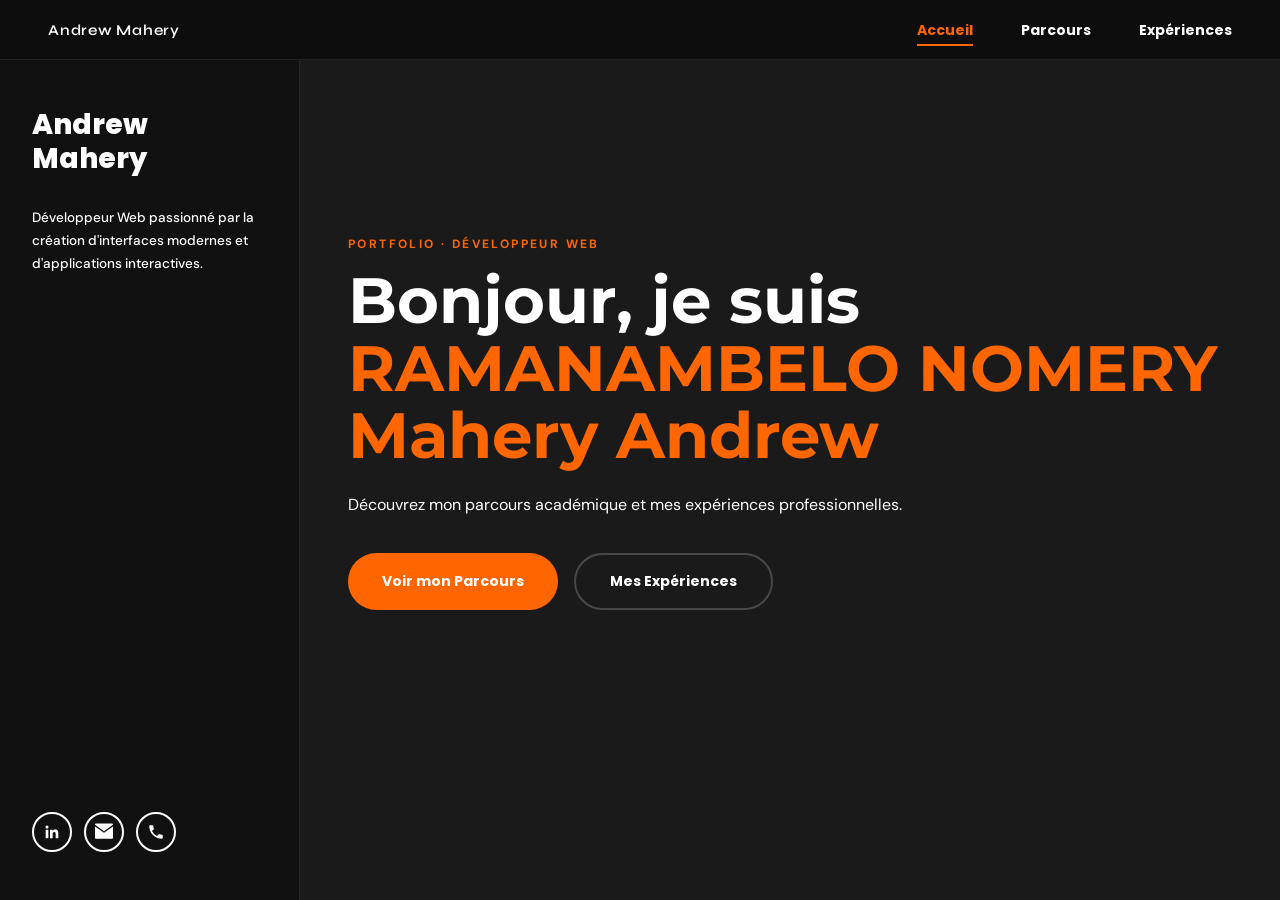
==== index.html @ 3a307c8b "add contacts fonctionnalities" ====
<!doctype html>
<html lang="fr">
  <head>
    <meta charset="UTF-8" />
    <meta name="viewport" content="width=device-width, initial-scale=1.0" />
    <title>Andrew Mahery – Portfolio</title>
    <link
      href="https://fonts.googleapis.com/css2?family=Syne:wght@400;600;700;800&family=DM+Sans:wght@300;400;500&family=Poppins:wght@400;700;800&family=Montserrat:wght@800&display=swap"
      rel="stylesheet"
    />
    <style>
      :root {
        --bg-dark: #1a1a1a;
        --bg-sidebar: #111111;
        --bg-card: #2e2e2e;
        --bg-nav: #0d0d0d;
        --accent: #ff6600;
        --white: #ffffff;
        --muted: #aaaaaa;
        --border: rgba(255, 255, 255, 0.08);
        --radius: 18px;
        --transition-smooth: all 0.5s cubic-bezier(0.23, 1, 0.32, 1);
        --transition-bounce: all 0.6s cubic-bezier(0.175, 0.885, 0.32, 1.15);
      }

      *,
      *::before,
      *::after {
        box-sizing: border-box;
        margin: 0;
        padding: 0;
      }
      html {
        scroll-behavior: smooth;
      }

      body {
        background: var(--bg-dark);
        color: var(--white);
        font-family: "DM Sans", sans-serif;
        min-height: 100vh;
        display: flex;
        flex-direction: column;
        overflow-x: hidden;
      }

      nav {
        position: sticky;
        top: 0;
        z-index: 100;
        background: var(--bg-nav);
        border-bottom: 1px solid var(--border);
        display: flex;
        align-items: center;
        justify-content: space-between;
        padding: 0 48px;
        height: 60px;
      }

      .nav-brand {
        font-family: "Syne", sans-serif;
        font-weight: 600;
        font-size: 15px;
        letter-spacing: 0.05em;
      }

      .nav-links {
        display: flex;
        gap: 48px;
        list-style: none;
      }
      .nav-links a {
        font-family: "Poppins", sans-serif;
        font-weight: 700;
        font-size: 14px;
        color: var(--white);
        text-decoration: none;
        padding: 6px 0;
        position: relative;
        transition: var(--transition-smooth);
      }
      .nav-links a::after {
        content: "";
        position: absolute;
        bottom: 0;
        left: 0;
        width: 0;
        height: 2px;
        background: var(--accent);
        transition: width 0.3s ease;
      }
      .nav-links a:hover::after,
      .nav-links a.active::after {
        width: 100%;
      }
      .nav-links a:hover,
      .nav-links a.active {
        color: var(--accent);
      }

      .layout {
        display: flex;
        flex: 1;
      }

      aside {
        width: 300px;
        min-width: 300px;
        background: var(--bg-sidebar);
        border-right: 1px solid var(--border);
        padding: 48px 32px;
        position: sticky;
        top: 60px;
        height: calc(100vh - 60px);
        overflow-y: auto;
        display: flex;
        flex-direction: column;
      }

      .sidebar-title {
        font-family: "Poppins", sans-serif;
        font-weight: 800;
        font-size: 28px;
        line-height: 1.2;
        margin-bottom: 32px;
        transition:
          opacity 0.4s ease,
          transform 0.4s ease;
      }
      .sidebar-desc {
        font-size: 13.5px;
        font-weight: 500;
        line-height: 1.7;
        color: var(--white);
        flex: 1;
        transition: opacity 0.4s ease;
      }

      .sidebar-socials {
        margin-top: 40px;
        display: flex;
        gap: 12px;
      }
      .social-btn {
        width: 40px;
        height: 40px;
        border-radius: 50%;
        border: 2px solid var(--white);
        display: flex;
        align-items: center;
        justify-content: center;
        transition: var(--transition-bounce);
      }
      .social-btn:hover {
        background: var(--accent);
        border-color: var(--accent);
        transform: scale(1.15) rotate(5deg);
      }
      .social-btn svg {
        width: 18px;
        height: 18px;
        fill: var(--white);
      }

      main {
        flex: 1;
        padding: 48px 48px 80px;
      }

      .section {
        display: none; /* On cache totalement les sections inactives */
        opacity: 0;
        transform: translateY(15px);
        transition:
          opacity 0.5s ease,
          transform 0.5s ease;
      }

      .section.active {
        display: block; /* On l'affiche dans le flux normal */
        opacity: 1;
        transform: translateY(0);
      }

      @keyframes sectionFadeIn {
        from {
          opacity: 0;
          transform: translateY(30px);
        }
        to {
          opacity: 1;
          transform: translateY(0);
        }
      }

      .section-header {
        margin-bottom: 32px;
      }
      .section-header h2 {
        font-family: "Poppins", sans-serif;
        font-weight: 800;
        font-size: 32px;
      }
      .section-header .year {
        font-size: 13px;
        color: var(--muted);
        margin-top: 4px;
        letter-spacing: 0.1em;
      }

      /* ── PROJETS : GRILLE DE 3 ── */
      .projects-grid {
        display: grid;
        grid-template-columns: repeat(3, 1fr);
        gap: 20px;
      }

      .project-card {
        background: var(--bg-card);
        border-radius: var(--radius);
        padding: 24px;
        display: flex;
        flex-direction: column;
        align-items: flex-start;
        gap: 16px;
        border: 1px solid transparent;
        transition: var(--transition-smooth);
      }
      .project-card:hover {
        border-color: var(--accent);
        background: #353535;
        transform: translateY(-8px);
        box-shadow: 0 15px 35px rgba(0, 0, 0, 0.3);
      }

      .project-icon {
        width: 52px;
        height: 52px;
        border-radius: 12px;
        background: #111;
        display: flex;
        align-items: center;
        justify-content: center;
        flex-shrink: 0;
      }
      .project-info h3 {
        font-family: "Poppins", sans-serif;
        font-weight: 700;
        font-size: 16px;
        margin-bottom: 8px;
      }
      .project-info p {
        font-size: 12.5px;
        color: #ccc;
        line-height: 1.6;
      }

      .carousel-wrap {
        position: relative;
        margin-bottom: 24px;
      }
      .carousel {
        overflow: hidden;
        border-radius: var(--radius);
        border: 2px solid rgba(255, 255, 255, 0.1);
      }
      .carousel-track {
        display: flex;
        transition: transform 0.8s cubic-bezier(0.65, 0, 0.35, 1);
      }
      .carousel-slide-placeholder {
        min-width: 100%;
        height: 360px;
        background: linear-gradient(135deg, #2a2a2a, #3a3a3a);
        display: flex;
        align-items: center;
        justify-content: center;
        font-size: 48px;
      }
      .carousel-btn {
        position: absolute;
        top: 50%;
        transform: translateY(-50%);
        background: rgba(0, 0, 0, 0.6);
        border: none;
        color: white;
        width: 44px;
        height: 44px;
        border-radius: 50%;
        cursor: pointer;
        z-index: 5;
        transition: var(--transition-bounce);
      }
      .carousel-btn:hover {
        background: var(--accent);
        transform: translateY(-50%) scale(1.1);
      }
      .carousel-btn.prev {
        left: 15px;
      }
      .carousel-btn.next {
        right: 15px;
      }

      .carousel-dots {
        display: flex;
        justify-content: center;
        gap: 8px;
        margin-top: 16px;
      }
      .dot {
        width: 10px;
        height: 10px;
        background: #444;
        border-radius: 50%;
        cursor: pointer;
        transition: 0.3s;
      }
      .dot.active {
        background: white;
        transform: scale(1.3);
      }

      .exp-card {
        background: var(--bg-card);
        border-radius: var(--radius);
        display: flex;
        overflow: hidden;
        margin-bottom: 20px;
        border: 1px solid transparent;
        transition:
          transform 0.6s cubic-bezier(0.16, 1, 0.3, 1),
          box-shadow 0.6s cubic-bezier(0.16, 1, 0.3, 1),
          border-color 0.4s ease;
      }
      .exp-card:hover {
        transform: translateY(-5px);
        border-color: rgba(255, 102, 0, 0.4);
        box-shadow: 0 10px 30px rgba(0, 0, 0, 0.4);
      }
      .exp-logo,
      .exp-logo-1 {
        width: 220px;
        min-width: 220px;
        display: flex;
        align-items: center;
        justify-content: center;
        padding: 25px;
      }
      .exp-logo {
        background: #ff6600;
      }
      .exp-logo-1 {
        background: #006468;
      }
      .exp-logo-text {
        font-family: "Syne", sans-serif;
        font-weight: 800;
        font-size: 32px;
        color: white;
        letter-spacing: -1px;
      }
      .exp-body {
        padding: 28px;
        flex: 1;
      }
      .exp-company {
        font-family: "Poppins", sans-serif;
        font-weight: 800;
        font-size: 19px;
      }
      .exp-company span {
        color: var(--accent);
      }
      .exp-period {
        font-size: 12px;
        color: var(--muted);
        margin-bottom: 15px;
        font-weight: 600;
        text-transform: uppercase;
      }
      .exp-cert {
        display: inline-block;
        padding: 7px 16px;
        border: 1.5px solid white;
        border-radius: 8px;
        font-size: 11px;
        font-weight: 800;
        cursor: pointer;
        margin-top: 10px;
        transition: var(--transition-smooth);
      }
      .exp-cert:hover {
        background: white;
        color: black;
        transform: scale(1.05);
      }

      .hero {
        min-height: 70vh;
        display: flex;
        flex-direction: column;
        justify-content: center;
      }
      .hero-tag {
        color: var(--accent);
        font-size: 12px;
        font-weight: 700;
        text-transform: uppercase;
        letter-spacing: 0.2em;
        margin-bottom: 15px;
      }
      .hero h1 {
        font-family: "Montserrat", sans-serif;
        font-size: clamp(34px, 6vw, 64px);
        margin-bottom: 25px;
        line-height: 1.05;
      }
      .hero-btns {
        display: flex;
        gap: 16px;
        margin-top: 1cm;
      }
      .btn-primary,
      .btn-outline {
        padding: 16px 34px;
        border-radius: 50px;
        font-weight: 700;
        cursor: pointer;
        transition: var(--transition-bounce);
        border: none;
        font-family: "Poppins", sans-serif;
        font-size: 14px;
      }
      .btn-primary {
        background: var(--accent);
        color: white;
      }
      .btn-outline {
        background: transparent;
        color: white;
        border: 2px solid rgba(255, 255, 255, 0.2);
      }
      .btn-primary:hover {
        transform: translateY(-5px);
        box-shadow: 0 10px 20px rgba(255, 102, 0, 0.3);
      }
      .btn-outline:hover {
        border-color: white;
        transform: translateY(-5px);
      }

      .sub-nav {
        display: flex;
        gap: 12px;
        margin-bottom: 32px;
      }
      .sub-btn {
        padding: 10px 24px;
        border-radius: 50px;
        border: 1.5px solid #333;
        background: transparent;
        color: white;
        cursor: pointer;
        transition: var(--transition-smooth);
        font-family: "Syne", sans-serif;
        font-weight: 600;
      }
      .sub-btn.active {
        background: var(--accent);
        border-color: var(--accent);
        transform: scale(1.05);
      }
      .sub-section {
        display: none;
      }
      .sub-section.active {
        display: block;
        animation: sectionFadeIn 0.5s ease forwards;
      }

      @media (max-width: 1200px) {
        .projects-grid {
          grid-template-columns: repeat(2, 1fr);
        }
      }

      /* Style du bouton menu (caché sur PC) */
      /* ================= MENU HAMBURGER ================= */

      /* PC → caché */
      .menu-toggle {
        display: none;
        background: none;
        border: none;
        color: white;
        font-size: 28px;
        cursor: pointer;
      }

      /* MOBILE */
      @media (max-width: 900px) {
        .menu-toggle {
          display: block;
        }

        .nav-links {
          display: flex;
          flex-direction: column;
          position: fixed;
          top: 60px;
          left: -100%;
          background: var(--bg-nav);
          width: 100%;
          padding: 30px;
          gap: 25px;
          transition: var(--transition-smooth);
          border-bottom: 1px solid var(--border);
          z-index: 99;
        }

        .nav-links.mobile-active {
          left: 0;
        }

        .projects-grid {
          grid-template-columns: 1fr;
        }

        /* ✅ FIX RESPONSIVE LAYOUT */
        .layout {
          flex-direction: column;
        }

        aside {
          position: static; /* 🔥 IMPORTANT (pas relative) */
          width: 100%;
          min-width: 100%;
          height: auto; /* 🔥 enlève le calc(100vh - 60px) */
          top: unset; /* 🔥 reset sticky */
          border-right: none;
          border-bottom: 1px solid var(--border);
          padding: 25px 20px;
        }

        main {
          padding: 30px 20px 60px;
        }
      }
      /* Dans ton bloc <style> */

      .carousel-slide {
        min-width: 100%;
        height: 500px; /* Définit une hauteur fixe pour le cadre */
        display: flex;
        align-items: center;
        justify-content: center;
        background: #000; /* Fond noir pour remplir si l'image est plus étroite */
        overflow: hidden;
      }

      .carousel-slide img {
        max-width: 100%; /* Empêche l'image de déborder en largeur */
        max-height: 100%; /* Empêche l'image de déborder en hauteur */
        object-fit: contain; /* Affiche l'image ENTIÈRE sans la couper */
        display: block;
      }
      .links {
        color: inherit; /* Enlève le bleu (prend la couleur du texte autour) */
        text-decoration: none; /* Enlève le soulignement */
      }

      /* Optionnel : ajouter un effet au survol pour l'ergonomie */
      .links:hover {
        color: #ff6600; /* Change de couleur au survol */
      }
      /* Correction pour les cartes d'expérience sur mobile */
      @media (max-width: 600px) {
        .exp-card {
          flex-direction: column; /* Empile le logo et le texte verticalement */
        }

        .exp-logo,
        .exp-logo-1 {
          width: 100%; /* Le logo prend toute la largeur */
          min-width: 100%;
          height: 120px; /* On réduit la hauteur pour que ce soit plus joli */
          padding: 15px;
        }

        .exp-logo-text {
          font-size: 24px; /* Texte un peu plus petit sur mobile */
        }

        .exp-body {
          padding: 20px; /* Un peu moins d'espace interne */
        }
      }
    </style>
  </head>
  <body>
    <nav>
      <span class="nav-brand"
        ><a href="index.html" class="links">Andrew Mahery</a></span
      >

      <button class="menu-toggle" aria-label="Ouvrir le menu">☰</button>

      <ul class="nav-links">
        <li><a href="#" class="active" data-section="accueil">Accueil</a></li>
        <li><a href="#" data-section="parcours">Parcours</a></li>
        <li><a href="#" data-section="experiences">Expériences</a></li>
      </ul>
    </nav>

    <div class="layout">
      <aside>
        <div class="sidebar-title" id="sidebar-title">Andrew<br />Mahery</div>
        <p class="sidebar-desc" id="sidebar-desc">
          Développeur Web passionné par la création d'interfaces modernes et
          d'applications interactives.
        </p>
        <div class="sidebar-socials">
          <a
            href="https://www.linkedin.com/in/andrew-mahery-1556b8363/"
            target="_blank"
            rel="noopener noreferrer"
            class="social-btn"
            title="LinkedIn"
          >
            <svg viewBox="0 0 24 24">
              <path
                d="M20.447 20.452h-3.554v-5.569c0-1.328-.027-3.037-1.852-3.037-1.853 0-2.136 1.445-2.136 2.939v5.667H9.351V9h3.414v1.561h.046c.477-.9 1.637-1.85 3.37-1.85 3.601 0 4.267 2.37 4.267 5.455v6.286zM5.337 7.433a2.062 2.062 0 01-2.063-2.065 2.064 2.064 0 112.063 2.065zm1.782 13.019H3.555V9h3.564v11.452z"
              />
            </svg>
          </a>
          <a
            href="mailto:ramanambelonomery@gmail.com"
            class="social-btn"
            title="Envoyer un email"
          >
            <svg viewBox="0 0 24 24">
              <path
                d="M12 13.065L0 4.5V19.5C0 20.328 0.672 21 1.5 21H22.5C23.328 21 24 20.328 24 19.5V4.5L12 13.065Z"
              />
              <path
                d="M12 10.935L24 2.25C24 1.422 23.328 0.75 22.5 0.75H1.5C0.672 0.75 0 1.422 0 2.25L12 10.935Z"
              />
            </svg>
          </a>
          <a href="tel:+261330401125" class="social-btn" title="Téléphone">
            <svg viewBox="0 0 24 24">
              <path
                d="M6.62 10.79a15.053 15.053 0 006.59 6.59l2.2-2.2c.27-.27.67-.36 1.02-.24 1.12.37 2.33.57 3.57.57.55 0 1 .45 1 1V20c0 .55-.45 1-1 1-9.39 0-17-7.61-17-17 0-.55.45-1 1-1h3.5c.55 0 1 .45 1 1 0 1.25.2 2.45.57 3.57.11.35.03.74-.25 1.02l-2.2 2.2z"
              />
            </svg>
          </a>
        </div>
      </aside>

      <main>
        <section class="section active" id="accueil">
          <div class="hero">
            <div class="hero-tag">Portfolio · Développeur Web</div>
            <h1>
              Bonjour, je suis<br /><span style="color: var(--accent)"
                >RAMANAMBELO NOMERY <br />Mahery Andrew</span
              >
            </h1>
            <p>
              Découvrez mon parcours académique et mes expériences
              professionnelles.
            </p>
            <div class="hero-btns">
              <button class="btn-primary" onclick="navigate('parcours')">
                Voir mon Parcours
              </button>
              <button class="btn-outline" onclick="navigate('experiences')">
                Mes Expériences
              </button>
            </div>
          </div>
        </section>

        <section class="section" id="parcours">
          <div class="sub-nav">
            <button class="sub-btn active" data-sub="projet">
              Projets académiques
            </button>
            <button class="sub-btn" data-sub="hackaton">
              Hackathon inter INSI
            </button>
          </div>

          <div class="sub-section active" id="sub-projet">
            <div class="section-header">
              <h2>Projets académiques</h2>
              <div class="year">2024-2025</div>
            </div>
            <div class="projects-grid">
              <a
                href="Projects/pokedex/index.html"
                target="_blank"
                rel="noopener noreferrer"
                class="links"
              >
                <div class="project-card">
                  <div class="project-icon">
                    <svg viewBox="0 0 40 40">
                      <circle cx="20" cy="20" r="18" fill="white" />
                      <circle cx="20" cy="20" r="10" fill="#1a1a1a" />
                      <circle cx="20" cy="20" r="5" fill="white" />
                      <rect x="2" y="18" width="36" height="4" fill="#1a1a1a" />
                    </svg>
                  </div>
                  <div class="project-info">
                    <h3>Pokédex</h3>
                    <p>
                      Ce script JavaScript est une application web asynchrone
                      qui consomme l'API PokéAPI pour générer un Pokédex
                      dynamique avec chargement infini, filtrage en temps réel
                      et gestion visuelle des types de Pokémon.
                    </p>
                  </div>
                </div>
              </a>
              <a
                href="Projects/calculatrice/index.html"
                target="_blank"
                rel="noopener noreferrer"
                class="links"
              >
                <div class="project-card">
                  <div class="project-icon">
                    <svg viewBox="0 0 40 40">
                      <circle cx="20" cy="20" r="18" fill="white" />
                      <rect
                        x="12"
                        y="10"
                        width="16"
                        height="20"
                        rx="3"
                        fill="#1a1a1a"
                      />
                      <rect
                        x="14"
                        y="12"
                        width="12"
                        height="4"
                        rx="1"
                        fill="white"
                      />
                      <circle cx="15" cy="20" r="1.5" fill="white" />
                      <circle cx="20" cy="20" r="1.5" fill="white" />
                      <circle cx="25" cy="20" r="1.5" fill="white" />
                    </svg>
                  </div>
                  <div class="project-info">
                    <h3>Calculatrice</h3>
                    <p>
                      Application interactive en JavaScript pur (Vanilla JS)
                      d'une calculatrice, gérant la logique arithmétique, les
                      changements de signes, les pourcentages et la mise à jour
                      dynamique de l'affichage via le DOM.
                    </p>
                  </div>
                </div>
              </a>
              <a
                href="Projects/Quizz-Parite/index.html"
                target="_blank"
                rel="noopener noreferrer"
                class="links"
              >
                <div class="project-card">
                  <div class="project-icon">
                    <svg viewBox="0 0 40 40">
                      <circle cx="20" cy="20" r="18" fill="white" />
                      <path
                        d="M20 12 C17 12, 15 14, 15 16 C15 17.5, 16 18.5, 17.5 19.5 C19 20.5, 20 21.5, 20 23"
                        stroke="#1a1a1a"
                        stroke-width="2.5"
                        fill="none"
                      />
                      <circle cx="20" cy="27" r="1.5" fill="#1a1a1a" />
                    </svg>
                  </div>
                  <div class="project-info">
                    <h3>Quiz</h3>
                    <p>
                      Application de quiz dynamique générant aléatoirement des
                      questionnaires à partir d'une banque de données, incluant
                      un système de validation en temps réel et un retour visuel
                      sur les erreurs commises.
                    </p>
                  </div>
                </div>
              </a>
              <a
                href="Projects/To-Do list/index.html"
                target="_blank"
                rel="noopener noreferrer"
                class="links"
              >
                <div class="project-card">
                  <div class="project-icon">
                    <svg viewBox="0 0 40 40">
                      <circle cx="20" cy="20" r="18" fill="white" />
                      <path
                        d="M14 21 L18 25 L26 16"
                        stroke="#1a1a1a"
                        stroke-width="3"
                        fill="none"
                        stroke-linecap="round"
                        stroke-linejoin="round"
                      />
                    </svg>
                  </div>
                  <div class="project-info">
                    <h3>To-Do List</h3>
                    <p>
                      Gestionnaire de tâches interactif permettant l'ajout
                      dynamique, le marquage par complétion et la suppression
                      d'éléments avec manipulation en temps réel du DOM et
                      stockage en mémoire vive.
                    </p>
                  </div>
                </div>
              </a>
              <a
                href="Projects/pomodro/index.html"
                target="_blank"
                rel="noopener noreferrer"
                class="links"
              >
                <div class="project-card">
                  <div class="project-icon">
                    <svg viewBox="0 0 40 40">
                      <circle cx="20" cy="20" r="18" fill="white" />
                      <circle
                        cx="20"
                        cy="20"
                        r="8"
                        stroke="#1a1a1a"
                        stroke-width="2"
                        fill="none"
                      />
                      <line
                        x1="20"
                        y1="20"
                        x2="20"
                        y2="14"
                        stroke="#1a1a1a"
                        stroke-width="2"
                      />
                      <line
                        x1="20"
                        y1="20"
                        x2="25"
                        y2="20"
                        stroke="#1a1a1a"
                        stroke-width="2"
                      />
                    </svg>
                  </div>
                  <div class="project-info">
                    <h3>Minuteur</h3>
                    <p>
                      Application de gestion du temps type Pomodoro,
                      automatisant l'alternance entre sessions de travail et
                      périodes de repos avec un suivi dynamique des cycles
                      d'activité.
                    </p>
                  </div>
                </div>
              </a>
              <a
                href="Projects/Cookie/index.html"
                target="_blank"
                rel="noopener noreferrer"
                class="links"
              >
                <div class="project-card">
                  <div class="project-icon">
                    <svg viewBox="0 0 40 40">
                      <!-- Fond du cookie (le même cercle blanc) -->
                      <circle cx="20" cy="20" r="18" fill="white" />

                      <!-- Contour du cookie (le même cercle noir de 2px) -->
                      <circle
                        cx="20"
                        cy="20"
                        r="16"
                        stroke="#1a1a1a"
                        stroke-width="2"
                        fill="none"
                      />

                      <!-- Les pépites de chocolat (même épaisseur de trait noir) -->
                      <circle cx="15" cy="15" r="1.5" fill="#1a1a1a" />
                      <circle cx="25" cy="18" r="1.5" fill="#1a1a1a" />
                      <circle cx="18" cy="26" r="1.5" fill="#1a1a1a" />
                      <circle cx="26" cy="27" r="1.5" fill="#1a1a1a" />
                      <circle cx="20" cy="21" r="1.5" fill="#1a1a1a" />
                    </svg>
                  </div>
                  <div class="project-info">
                    <h3>Cookies</h3>
                    <p>
                      Ce script est un gestionnaire interactif permettant de
                      créer, lister et supprimer des cookies HTTP avec
                      validation des données et gestion automatique des dates
                      d'expiration.
                    </p>
                  </div>
                </div>
              </a>
            </div>
          </div>

          <div class="sub-section" id="sub-hackaton">
            <div class="section-header">
              <h2>Hackathon inter INSI</h2>
              <div class="year">2024-2025</div>
            </div>
            <div class="carousel-wrap">
              <div class="carousel">
                <div class="carousel-track" id="carouselTrack">
                  <div class="carousel-slide">
                    <img src="Pictures/A.jpeg" alt="Hackathon 1" />
                  </div>
                  <div class="carousel-slide">
                    <img src="Pictures/B.JPG" alt="Hackathon 2" />
                  </div>
                  <div class="carousel-slide">
                    <img src="Pictures/C.JPG" alt="Hackathon 3" />
                  </div>
                </div>
              </div>
              <button class="carousel-btn prev" id="prevBtn">&#9664;</button>
              <button class="carousel-btn next" id="nextBtn">&#9654;</button>
            </div>
            <div class="carousel-dots" id="carouselDots"></div>
            <br />
            <p class="carousel-desc" style="padding: 0 10px; line-height: 1.6">
              <strong>1er Prix (Thématique IA)</strong><br />
              ARO (Hackathon inter-INSI): Conception d'une application de
              surveillance et de détection en temps réel des zones à risques.
              Intégration d'algorithmes d'IA, traitement de données en flux
              tendu et analyse prédictive.
            </p>
          </div>
        </section>

        <section class="section" id="experiences">
          <div class="section-header">
            <h2>Expériences Professionnelles</h2>
          </div>
          <a href="" target="_blank" rel="noopener noreferrer" class="links">
            <div class="exp-card">
              <div class="exp-logo">
                <div class="exp-logo-text">orange</div>
              </div>
              <div class="exp-body">
                <div class="exp-company"><span>ORANGE</span> ATH</div>
                <div class="exp-period">10/2025 - 04/2026</div>
                <p class="exp-desc">
                  Conseiller ATH Orange: Ma mission consiste à diagnostiquer et
                  résoudre les problématiques rencontrées par les clients tout
                  en assurant un suivi de qualité pour améliorer leur
                  satisfaction.
                </p>
              </div>
            </div>
          </a>
          <a href="" target="_blank" rel="noopener noreferrer" class="links">
            <div class="exp-card">
              <div class="exp-logo-1">
                <div class="exp-logo-text">INSI</div>
              </div>
              <div class="exp-body">
                <div class="exp-company"><span>INSI</span> Stage</div>
                <div class="exp-period">08/2024 - 10/2025</div>
                <p class="exp-desc">
                  Systèmes et Réseaux : Virtualisation d'une application de
                  simulation réseau via la technologie Docker pour l'université
                  (conception et déploiement de conteneurs).
                </p>
              </div>
            </div>
          </a>
        </section>
      </main>
    </div>

    <script>
      document.addEventListener("DOMContentLoaded", () => {
        const navLinks = document.querySelectorAll(".nav-links a");
        const sections = document.querySelectorAll(".section");
        const sidebarTitle = document.getElementById("sidebar-title");
        const sidebarDesc = document.getElementById("sidebar-desc");

        const sidebarContent = {
          accueil: {
            title: "Andrew<br>Mahery",
            desc: "Développeur Web passionné par la création d'interfaces modernes et d'applications interactives",
          },
          parcours: {
            title: "Parcours<br>Académique",
            desc: "2024-2025: 1ère année à l'université INSI",
          },
          experiences: {
            title: "Compétences",
            desc:
              "Bonne Relation Client & Diplomatie" +
              "\n" +
              "Communication Professionnelle" +
              "\n" +
              "Travail en équipe & collaboration" +
              "\n" +
              "Analyse & Résolution de Problèmes" +
              "\n" +
              "Autonome & Dynamique",
          },
        };
        // À mettre à l'intérieur de ton DOMContentLoaded
        const menuToggle = document.querySelector(".menu-toggle");
        const navLinksContainer = document.querySelector(".nav-links");

        // Toggle uniquement en mobile
        menuToggle.addEventListener("click", () => {
          if (window.innerWidth <= 900) {
            navLinksContainer.classList.toggle("mobile-active");
          }
        });

        // Fermer le menu après clic (mobile)
        navLinks.forEach((link) => {
          link.addEventListener("click", () => {
            if (window.innerWidth <= 900) {
              navLinksContainer.classList.remove("mobile-active");
            }
          });
        });

        // Reset si retour en PC
        window.addEventListener("resize", () => {
          if (window.innerWidth > 900) {
            navLinksContainer.classList.remove("mobile-active");
          }
        });

        window.navigate = function (id) {
          sections.forEach((s) => s.classList.remove("active"));
          navLinks.forEach((a) => a.classList.remove("active"));
          document.getElementById(id).classList.add("active");
          const navItem = document.querySelector(`[data-section="${id}"]`);
          if (navItem) navItem.classList.add("active");
          sidebarTitle.innerHTML = sidebarContent[id].title;
          sidebarDesc.innerHTML = sidebarContent[id].desc.replace(
            /\n/g,
            "<br>",
          );
        };

        navLinks.forEach((a) => {
          a.addEventListener("click", (e) => {
            e.preventDefault();
            navigate(a.dataset.section);
          });
        });

        const subBtns = document.querySelectorAll(".sub-btn");
        const subSections = document.querySelectorAll(".sub-section");
        subBtns.forEach((btn) => {
          btn.addEventListener("click", () => {
            subBtns.forEach((b) => b.classList.remove("active"));
            subSections.forEach((s) => s.classList.remove("active"));
            btn.classList.add("active");
            document
              .getElementById("sub-" + btn.dataset.sub)
              .classList.add("active");
          });
        });

        const track = document.getElementById("carouselTrack");
        const dotsEl = document.getElementById("carouselDots");
        const slides = track.children;
        let cur = 0;

        for (let i = 0; i < slides.length; i++) {
          const d = document.createElement("div");
          d.className = "dot" + (i === 0 ? " active" : "");
          d.onclick = () => goTo(i);
          dotsEl.appendChild(d);
        }

        function goTo(n) {
          cur = (n + slides.length) % slides.length;
          track.style.transform = `translateX(-${cur * 100}%)`;
          document
            .querySelectorAll(".dot")
            .forEach((d, i) => d.classList.toggle("active", i === cur));
        }

        document.getElementById("prevBtn").onclick = () => goTo(cur - 1);
        document.getElementById("nextBtn").onclick = () => goTo(cur + 1);
      });
    </script>
  </body>
</html>
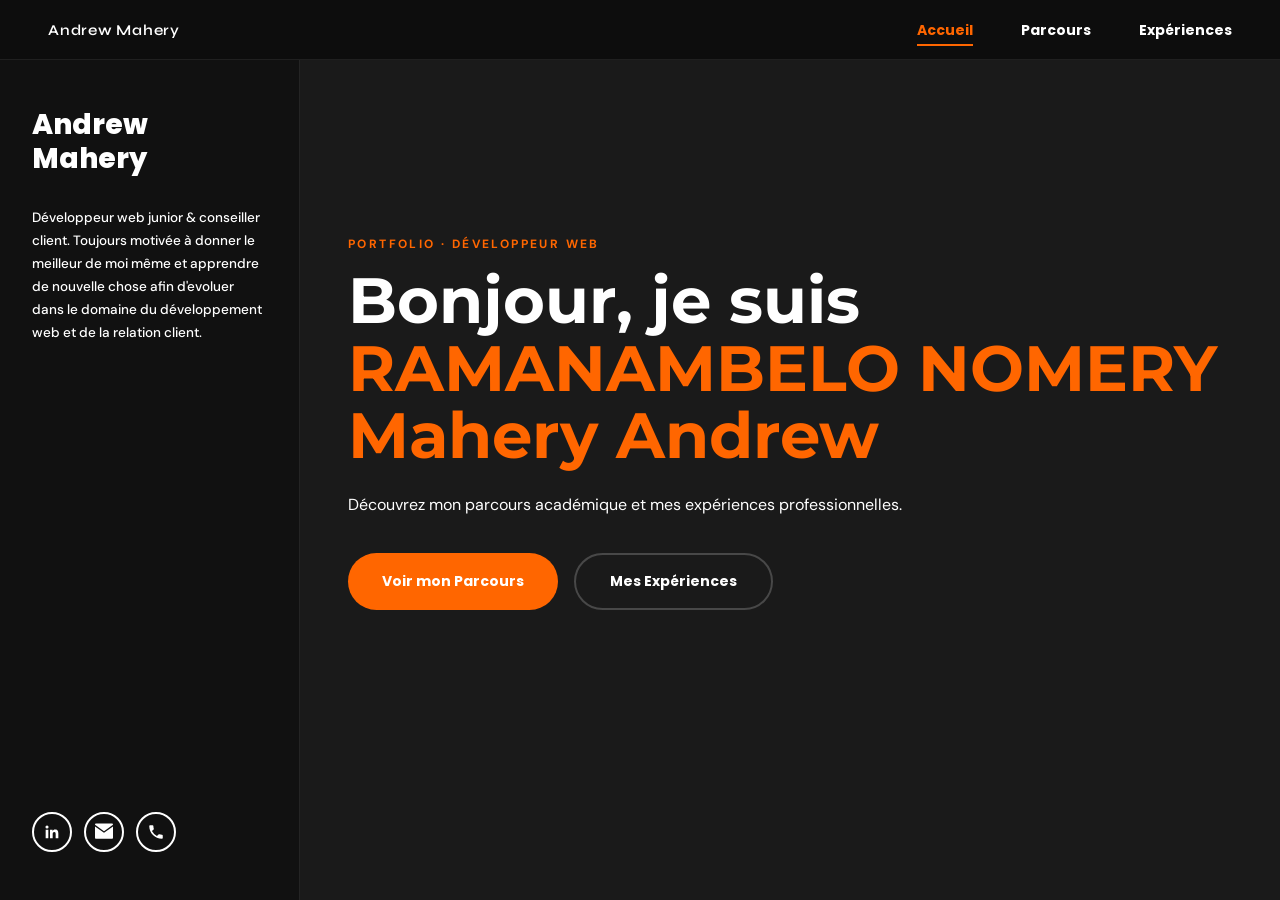
==== commit a0cb03be: "amelioration text" ====
--- a/index.html
+++ b/index.html
@@ -617,12 +617,10 @@
       <aside>
         <div class="sidebar-title" id="sidebar-title">Andrew<br />Mahery</div>
         <p class="sidebar-desc" id="sidebar-desc">
-          Développeur Web passionné par la création d'interfaces modernes et
-          d'applications interactives.
+          Développeur web junior & conseiller client. Toujours motivée à donner le meilleur de moi même et apprendre de nouvelle chose afin d'evoluer dans le domaine du développement web et de la relation client.
         </p>
         <div class="sidebar-socials">
-          <a
-            href="https://www.linkedin.com/in/andrew-mahery-1556b8363/"
+          <a href="https://www.linkedin.com/in/andrew-mahery-1556b8363/?skipRedirect=true"
             target="_blank"
             rel="noopener noreferrer"
             class="social-btn"
@@ -1003,7 +1001,7 @@
         const sidebarContent = {
           accueil: {
             title: "Andrew<br>Mahery",
-            desc: "Développeur Web passionné par la création d'interfaces modernes et d'applications interactives",
+            desc: "Développeur web junior & conseiller client. Toujours motivée à donner le meilleur de moi même et apprendre de nouvelle chose afin d'evoluer dans le domaine du développement web et de la relation client.",
           },
           parcours: {
             title: "Parcours<br>Académique",
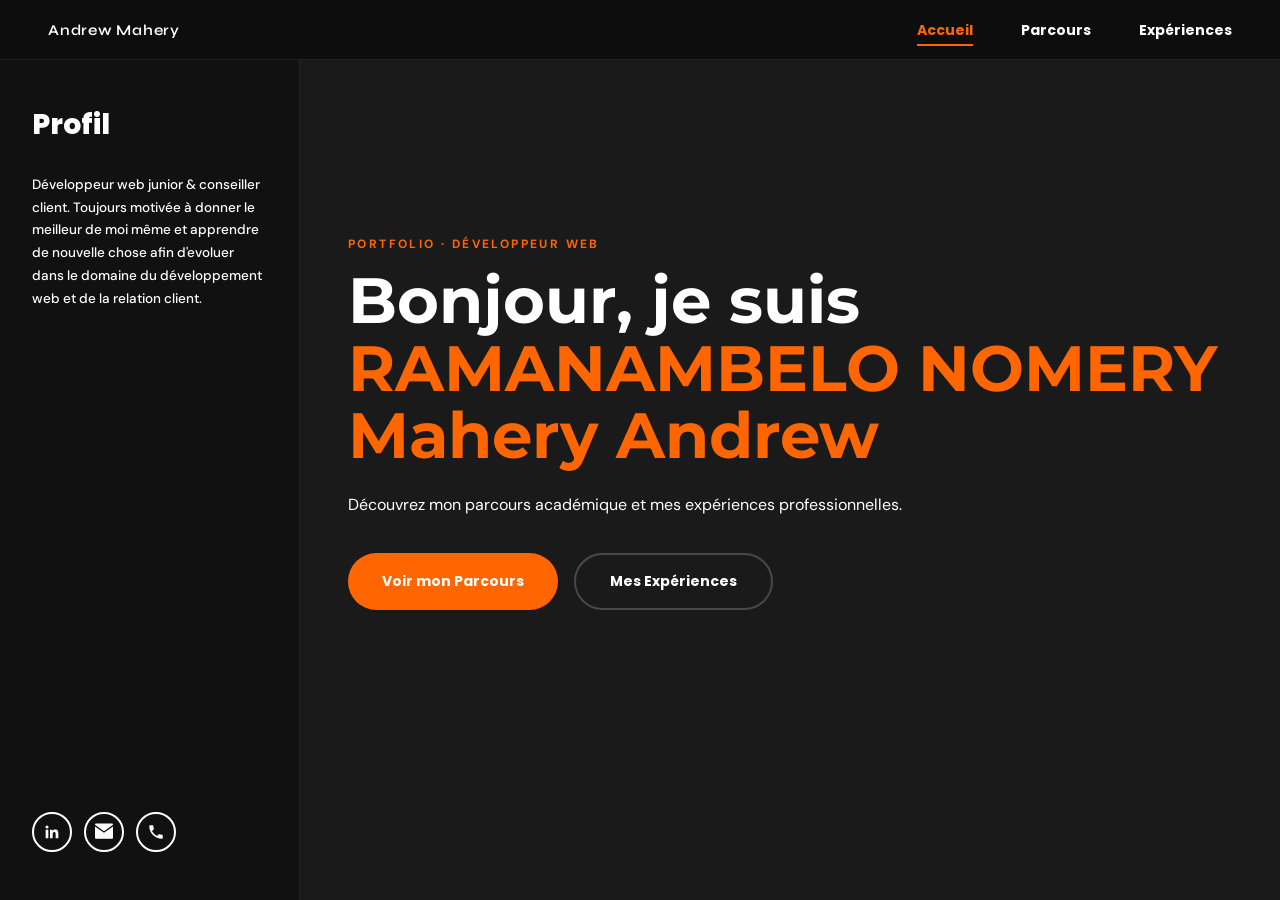
==== commit d325d85d: "text" ====
--- a/index.html
+++ b/index.html
@@ -615,7 +615,7 @@
 
     <div class="layout">
       <aside>
-        <div class="sidebar-title" id="sidebar-title">Andrew<br />Mahery</div>
+        <div class="sidebar-title" id="sidebar-title">Profil</div>
         <p class="sidebar-desc" id="sidebar-desc">
           Développeur web junior & conseiller client. Toujours motivée à donner le meilleur de moi même et apprendre de nouvelle chose afin d'evoluer dans le domaine du développement web et de la relation client.
         </p>
@@ -1000,7 +1000,7 @@
 
         const sidebarContent = {
           accueil: {
-            title: "Andrew<br>Mahery",
+            title: "Profil",
             desc: "Développeur web junior & conseiller client. Toujours motivée à donner le meilleur de moi même et apprendre de nouvelle chose afin d'evoluer dans le domaine du développement web et de la relation client.",
           },
           parcours: {
